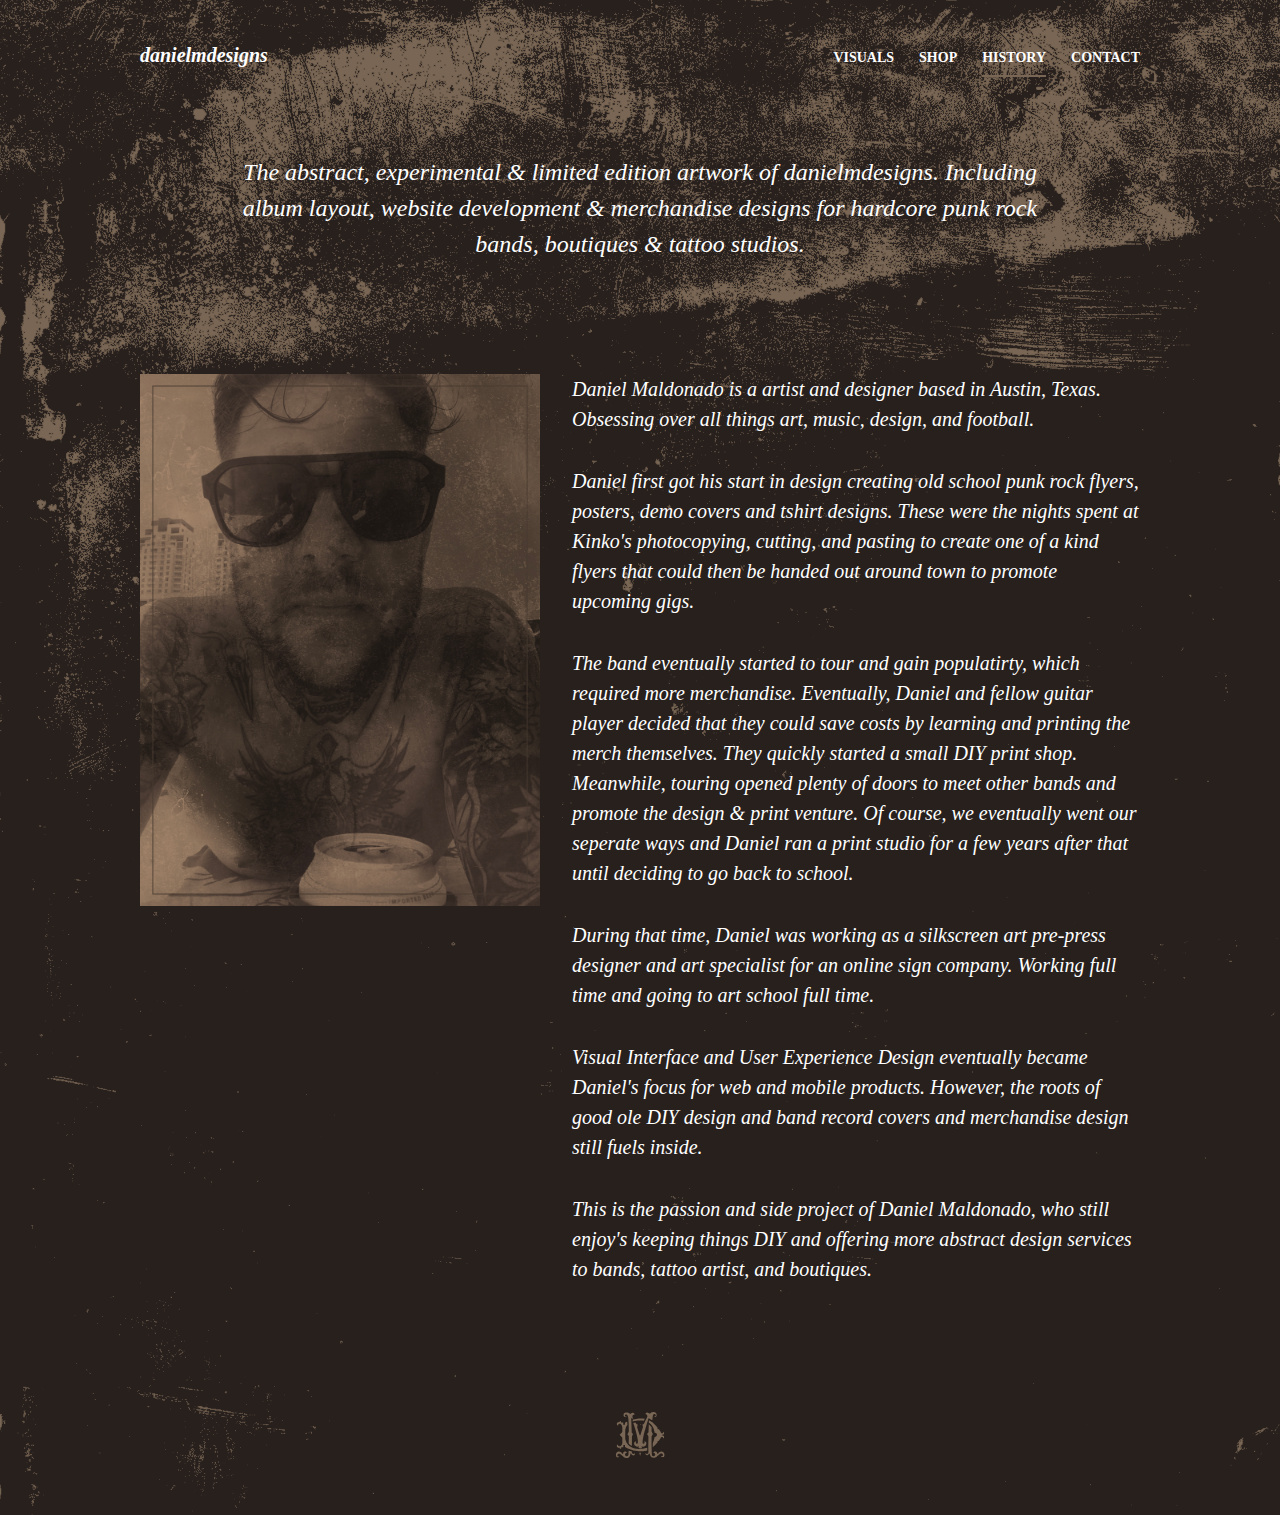
==== history.html @ 24f044e0 ":100: SO MANY UPDATES" ====
<!DOCTYPE html>
<html lang="en">
  <head>
    <meta charset="UTF-8" />
    <meta name="viewport" content="width=device-width, initial-scale=1.0" />
    <meta http-equiv="X-UA-Compatible" content="ie=edge" />
    <link rel="stylesheet" href="css/css.css" />
    <title>The abstract & experimental works of danielmdesigns</title>
    <link
      rel="icon"
      type="image/png"
      sizes="16x16"
      href="favicon/favicon-16x16.png"
    />
  </head>

  <body>
    <div class="container">
      <header class="the-header clearfix">
        <div class="brand-logo">
          <div class="brand">danielmdesigns<span class="dot">.</span></div>
        </div>
        <a href="#" class="resToggle">MENU</a>
        <nav class="the-nav">
          <ul>
            <li class="nav">
              <a class="menu-link" href="index.html">VISUALS</a>
            </li>
            <li class="nav">
              <a
                class="menu-link"
                href="https://danielmdesigns.bigcartel.com/"
                target="_blank"
                >SHOP</a
              >
            </li>
            <li class="nav">
              <a class="menu-link active" href="history.html">HISTORY</a>
            </li>
            <li class="nav">
              <a
                class="menu-link"
                href="mailto:daniel@danielmdesigns.com?Subject=Project%20Design%20Inqury"
                >CONTACT</a
              >
            </li>
          </ul>
        </nav>
      </header>
    </div>

    <h1>
      The abstract, experimental & limited edition artwork of danielmdesigns.
      Including album layout, website development & merchandise designs for
      hardcore punk rock bands, boutiques & tattoo studios.
    </h1>

    <div class="article">
      <div class="media">
        <img src="img/danielpromo.jpg" alt="" />
      </div>
      <div class="content">
        <!-- <h2>The History of Daniel Maldonado</h2> -->
        <p>
          Daniel Maldonado is a artist and designer based in Austin, Texas.
          Obsessing over all things art, music, design, and football.
        </p>
        <p>
          Daniel first got his start in design creating old school punk rock
          flyers, posters, demo covers and tshirt designs. These were the nights
          spent at Kinko's photocopying, cutting, and pasting to create one of a
          kind flyers that could then be handed out around town to promote
          upcoming gigs.
        </p>
        <p>
          The band eventually started to tour and gain populatirty, which
          required more merchandise. Eventually, Daniel and fellow guitar player
          decided that they could save costs by learning and printing the merch
          themselves. They quickly started a small DIY print shop. Meanwhile,
          touring opened plenty of doors to meet other bands and promote the
          design & print venture. Of course, we eventually went our seperate
          ways and Daniel ran a print studio for a few years after that until
          deciding to go back to school.
        </p>
        <p>
          During that time, Daniel was working as a silkscreen art pre-press
          designer and art specialist for an online sign company. Working full
          time and going to art school full time.
        </p>
        <p>
          Visual Interface and User Experience Design eventually became Daniel's
          focus for web and mobile products. However, the roots of good ole DIY
          design and band record covers and merchandise design still fuels
          inside.
        </p>
        <p>
          This is the passion and side project of Daniel Maldonado, who still
          enjoy's keeping things DIY and offering more abstract design services
          to bands, tattoo artist, and boutiques.
        </p>
      </div>
    </div>

    <footer>
      <a href="http://www.danielmdesigns.com">
        <img class="logo" src="img/dmlogo.svg" alt="Daniel Maldonado Designs" />
      </a>
    </footer>

    <script src="https://ajax.googleapis.com/ajax/libs/jquery/3.1.0/jquery.min.js"></script>
    <script>
      $(".resToggle").click(function () {
        $(".the-nav").toggleClass("active");
      });
    </script>
  </body>
</html>
---- css/css.css ----
*, *:after, *:before {
  -webkit-box-sizing: border-box;
  box-sizing: border-box; }

.clearfix:after {
  content: "";
  display: table;
  clear: both; }

.the-nav > ul {
  display: block;
  width: 100%; }
  @media screen and (max-width: 768px) {
    .the-nav > ul {
      margin-top: 1rem; } }
  .the-nav > ul li {
    margin-bottom: 1rem; }
    .the-nav > ul li:last-of-type {
      margin-bottom: 0; }

.the-header a {
  text-decoration: none; }

a.resToggle {
  display: none;
  color: #FFF;
  font-size: 14px;
  line-height: 1.5;
  font-weight: 600;
  font-style: normal;
  margin-top: 0.40rem; }

.the-nav {
  display: inline-block;
  float: right;
  margin-bottom: -6rem; }
  .the-nav li {
    display: inline-block; }
    .the-nav li a {
      display: block; }

@media screen and (max-width: 768px) {
  a.resToggle {
    display: inline-block;
    float: right; }
  .the-nav {
    display: none;
    width: 100%;
    margin-top: 2rem; }
    .the-nav.active {
      display: block; }
    .the-nav li {
      display: block;
      text-align: center; } }

.align-center {
  text-align: center; }

* {
  -webkit-box-sizing: border-box;
  box-sizing: border-box;
  margin: 0;
  padding: 0; }

body {
  background-color: #27201D;
  padding: 40px;
  -webkit-font-smoothing: antialiased;
  -moz-osx-font-smoothing: grayscale;
  font-family: Georgia, 'Times New Roman', Times, serif;
  background-image: url("../img/bg.png");
  background-repeat: no-repeat;
  background-size: 100%;
  background-attachment: fixed; }

.container {
  width: 100%;
  max-width: 1000px;
  margin: 0 auto; }

.brand {
  display: inline-block;
  float: left;
  color: #FFFFFF;
  font-size: 20px;
  line-height: 1.5;
  font-weight: 600;
  font-style: italic; }

header {
  display: inline-block;
  max-width: 1000px;
  width: 100%; }

.menu-link {
  display: inline-block;
  color: #FFFFFF;
  font-size: 14px;
  line-height: 2.5;
  font-weight: 600;
  font-style: normal;
  text-decoration: none;
  -webkit-transition: all .5s ease;
  -o-transition: all .5s ease;
  transition: all .5s ease;
  border-bottom: 2px solid transparent; }
  .menu-link:hover {
    border-bottom: 2px solid #796654; }
  @media screen and (max-width: 768px) {
    .menu-link:hover {
      border-bottom: 2px solid transparent;
      color: #796654; } }

.logo {
  max-width: 50px;
  width: 100%;
  display: block;
  margin: 1rem auto; }

.dot {
  color: #796654; }

.bullet {
  margin-left: 20px; }

h1 {
  font-size: 1.5rem;
  color: #FFFFFF;
  line-height: 1.5;
  font-weight: 400;
  margin: 5rem auto 7rem;
  text-align: center;
  font-style: italic;
  max-width: 850px; }
  @media screen and (min-width: 760px) {
    h1 {
      text-align: center; } }

h2 {
  color: #FFFFFF;
  font-size: 24px;
  line-height: 1.5;
  font-weight: 600;
  margin-bottom: 1rem;
  margin-top: -5px; }

p, ol, ul {
  color: #FFFFFF;
  font-size: 20px;
  line-height: 1.5;
  font-weight: 400;
  font-style: italic;
  margin-bottom: 2rem; }

.btn {
  font-weight: 600;
  font-size: 14px;
  text-transform: uppercase;
  color: #FFFFFF;
  border: 2px solid #796654;
  padding: 20px;
  text-align: center;
  cursor: pointer;
  display: inline-block;
  text-decoration: none;
  width: 100%;
  -webkit-transition: background 0.3s ease-in-out;
  -o-transition: background 0.3s ease-in-out;
  transition: background 0.3s ease-in-out;
  margin-bottom: 1rem; }
  .btn:last-of-type {
    margin-bottom: 6rem; }
  .btn:hover {
    background-color: #796654; }
  @media screen and (min-width: 760px) {
    .btn {
      width: 300px;
      margin: 0 1rem 6rem 0; } }

.btn-group {
  display: block;
  margin: 0 auto;
  text-align: center; }

.btn-center {
  margin: 0 auto;
  text-align: center;
  display: block; }

ul > li {
  margin-left: 1.25rem; }

@media screen and (max-width: 768px) {
  ul > li {
    margin-left: 0; } }

ol > li {
  margin-left: 2rem; }

ol {
  list-style-type: decimal-leading-zero; }

.text-center {
  text-align: center; }

.link {
  color: #FFFFFF;
  font-size: 20px;
  line-height: 1.5;
  font-weight: 400;
  font-style: italic;
  margin-bottom: 2rem;
  -webkit-transition: all .5s ease;
  -o-transition: all .5s ease;
  transition: all .5s ease;
  text-decoration: none;
  border-bottom: 2px solid #796654;
  padding-bottom: 5px; }
  .link:hover {
    padding-bottom: 5px;
    color: #796654; }

.active {
  border-bottom: 2px solid #796654; }
  @media screen and (max-width: 768px) {
    .active {
      border-bottom: 2px solid transparent;
      color: #796654; } }

.article {
  display: -webkit-box;
  display: -ms-flexbox;
  display: flex;
  -webkit-box-orient: vertical;
  -webkit-box-direction: normal;
  -ms-flex-direction: column;
  flex-direction: column;
  width: 100%;
  max-width: 1000px;
  margin: 0 auto 6rem; }

.media {
  -webkit-box-flex: 0;
  -ms-flex: 0 0 40%;
  flex: 0 0 40%; }

.content {
  -webkit-box-flex: 0;
  -ms-flex: 0 0 60%;
  flex: 0 0 60%; }

.project {
  display: -webkit-box;
  display: -ms-flexbox;
  display: flex;
  -webkit-box-orient: vertical;
  -webkit-box-direction: normal;
  -ms-flex-direction: column;
  flex-direction: column;
  width: 100%;
  max-width: 1000px;
  margin: 0 auto; }

img {
  width: 100%;
  margin-bottom: 2rem; }

@media screen and (min-width: 760px) {
  .article {
    -webkit-box-orient: horizontal;
    -webkit-box-direction: normal;
    -ms-flex-direction: row;
    flex-direction: row; }
  .content {
    padding: 0 0 0 2rem; } }
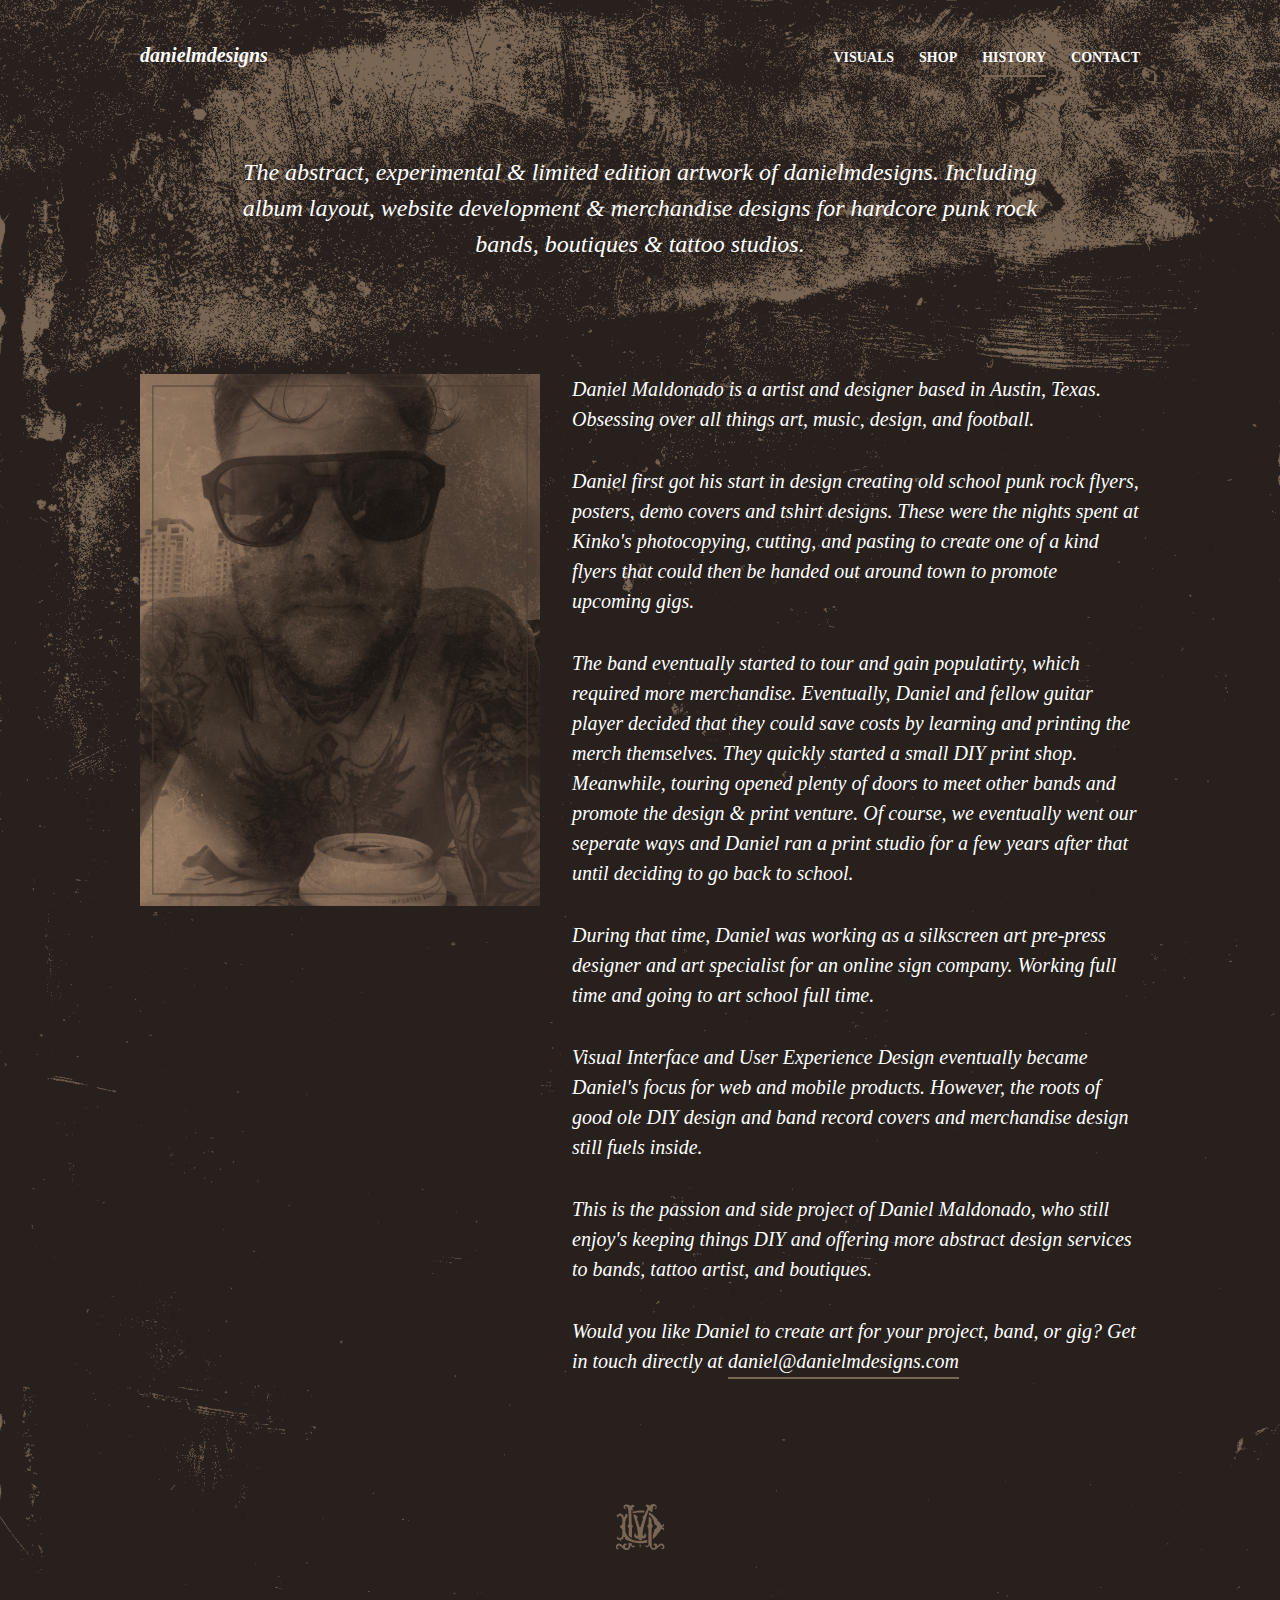
==== commit f274b290: ":heavy_plus_sign: Add Email to About page" ====
--- a/history.html
+++ b/history.html
@@ -98,6 +98,16 @@
           enjoy's keeping things DIY and offering more abstract design services
           to bands, tattoo artist, and boutiques.
         </p>
+        <p>
+          Would you like Daniel to create art for your project, band, or gig?
+          Get in touch directly at
+          <a
+            class="link active"
+            href="mailto:daniel@danielmdesigns.com"
+            target="_blank"
+            >daniel@danielmdesigns.com</a
+          >
+        </p>
       </div>
     </div>
 
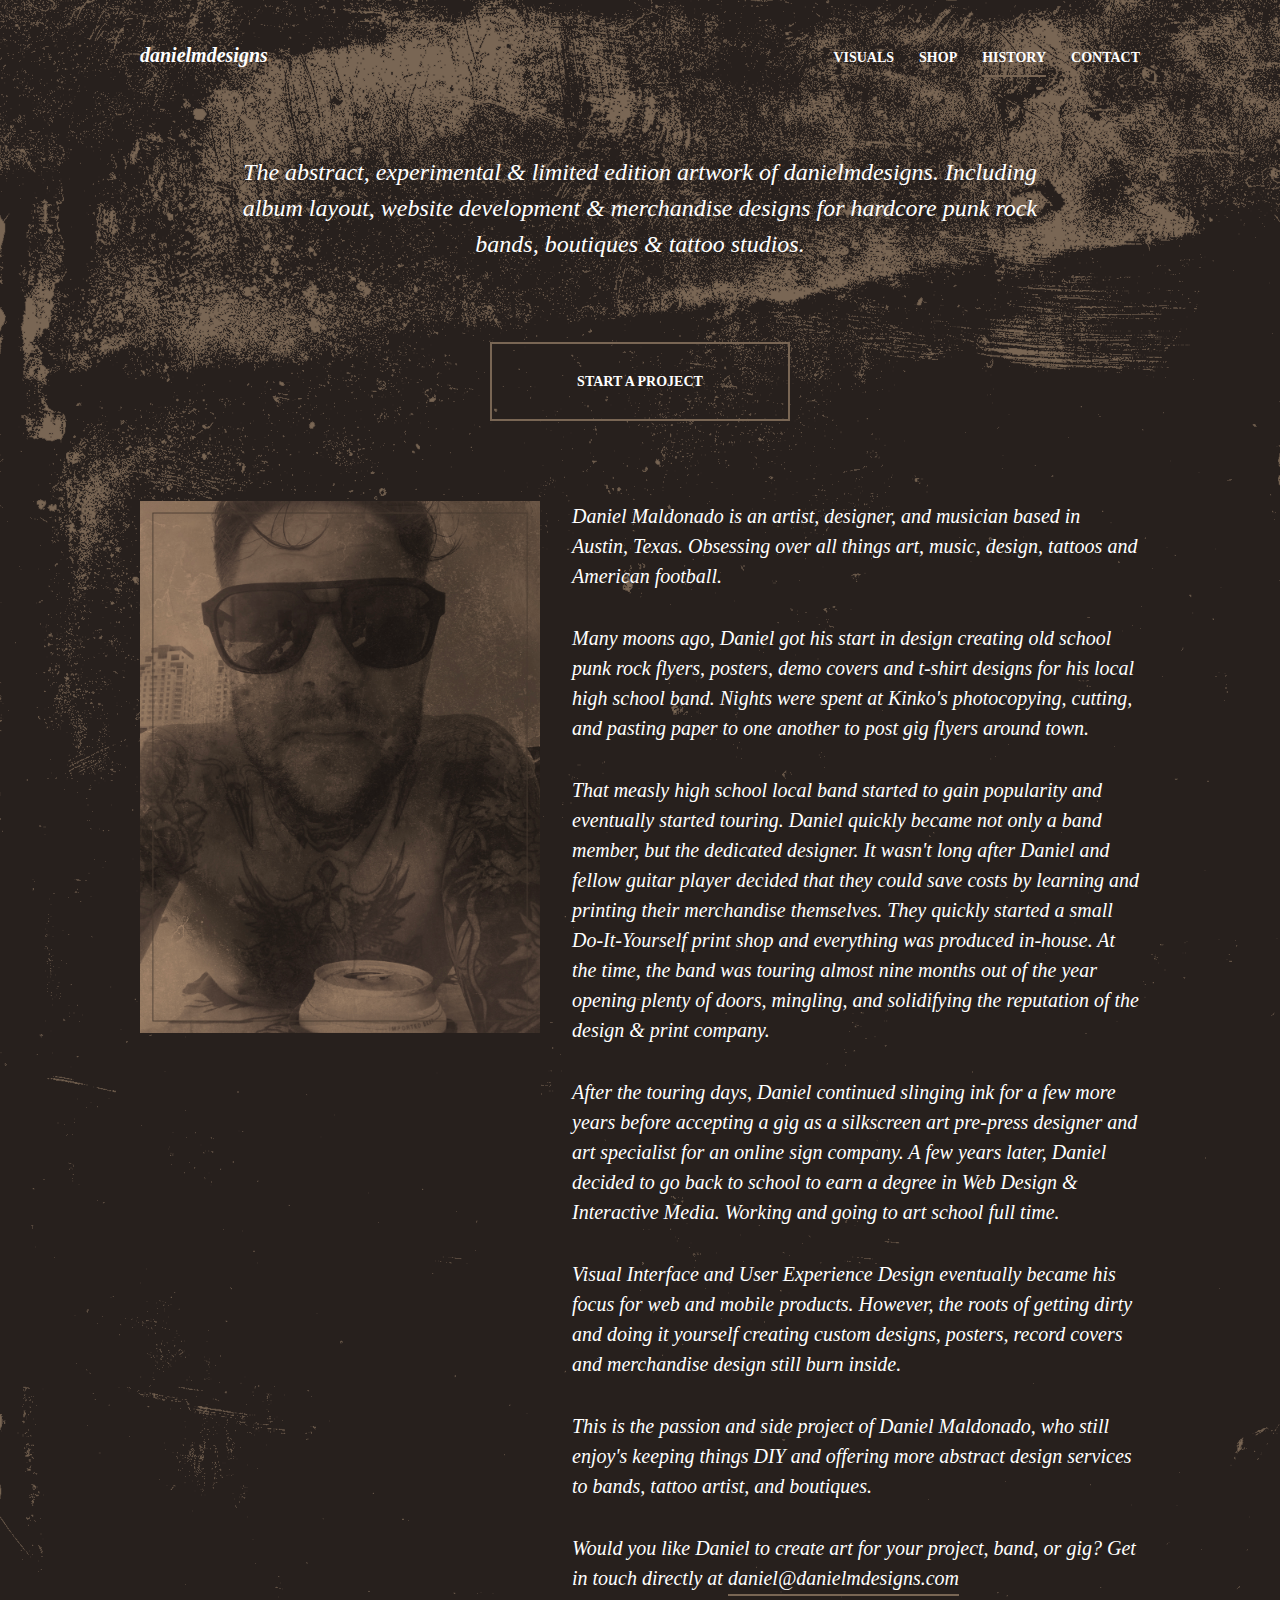
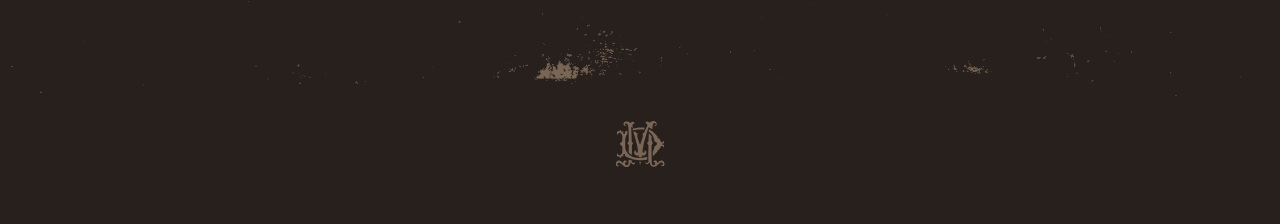
==== commit dc7878bf: ":heavy_plus_sign: Added a button" ====
--- a/history.html
+++ b/history.html
@@ -55,6 +55,10 @@
       hardcore punk rock bands, boutiques & tattoo studios.
     </h1>
 
+    <div class="btn btn-center">
+      <a href="mailto:daniel@danielmdesigns.com">Start A Project</a>
+    </div>
+
     <div class="article">
       <div class="media">
         <img src="img/danielpromo.jpg" alt="" />
@@ -62,36 +66,40 @@
       <div class="content">
         <!-- <h2>The History of Daniel Maldonado</h2> -->
         <p>
-          Daniel Maldonado is a artist and designer based in Austin, Texas.
-          Obsessing over all things art, music, design, and football.
+          Daniel Maldonado is an artist, designer, and musician based in Austin,
+          Texas. Obsessing over all things art, music, design, tattoos and
+          American football.
         </p>
         <p>
-          Daniel first got his start in design creating old school punk rock
-          flyers, posters, demo covers and tshirt designs. These were the nights
-          spent at Kinko's photocopying, cutting, and pasting to create one of a
-          kind flyers that could then be handed out around town to promote
-          upcoming gigs.
+          Many moons ago, Daniel got his start in design creating old school
+          punk rock flyers, posters, demo covers and t-shirt designs for his
+          local high school band. Nights were spent at Kinko's photocopying,
+          cutting, and pasting paper to one another to post gig flyers around
+          town.
         </p>
         <p>
-          The band eventually started to tour and gain populatirty, which
-          required more merchandise. Eventually, Daniel and fellow guitar player
-          decided that they could save costs by learning and printing the merch
-          themselves. They quickly started a small DIY print shop. Meanwhile,
-          touring opened plenty of doors to meet other bands and promote the
-          design & print venture. Of course, we eventually went our seperate
-          ways and Daniel ran a print studio for a few years after that until
-          deciding to go back to school.
+          That measly high school local band started to gain popularity and
+          eventually started touring. Daniel quickly became not only a band
+          member, but the dedicated designer. It wasn't long after Daniel and
+          fellow guitar player decided that they could save costs by learning
+          and printing their merchandise themselves. They quickly started a
+          small Do-It-Yourself print shop and everything was produced in-house.
+          At the time, the band was touring almost nine months out of the year
+          opening plenty of doors, mingling, and solidifying the reputation of
+          the design & print company.
         </p>
         <p>
-          During that time, Daniel was working as a silkscreen art pre-press
-          designer and art specialist for an online sign company. Working full
-          time and going to art school full time.
+          After the touring days, Daniel continued slinging ink for a few more
+          years before accepting a gig as a silkscreen art pre-press designer
+          and art specialist for an online sign company. A few years later,
+          Daniel decided to go back to school to earn a degree in Web Design &
+          Interactive Media. Working and going to art school full time.
         </p>
         <p>
-          Visual Interface and User Experience Design eventually became Daniel's
-          focus for web and mobile products. However, the roots of good ole DIY
-          design and band record covers and merchandise design still fuels
-          inside.
+          Visual Interface and User Experience Design eventually became his
+          focus for web and mobile products. However, the roots of getting dirty
+          and doing it yourself creating custom designs, posters, record covers
+          and merchandise design still burn inside.
         </p>
         <p>
           This is the passion and side project of Daniel Maldonado, who still
@@ -102,7 +110,7 @@
           Would you like Daniel to create art for your project, band, or gig?
           Get in touch directly at
           <a
-            class="link active"
+            class="link"
             href="mailto:daniel@danielmdesigns.com"
             target="_blank"
             >daniel@danielmdesigns.com</a
--- a/css/css.css
+++ b/css/css.css
@@ -128,7 +128,7 @@
   color: #FFFFFF;
   line-height: 1.5;
   font-weight: 400;
-  margin: 5rem auto 7rem;
+  margin: 5rem auto 0;
   text-align: center;
   font-style: italic;
   max-width: 850px; }
@@ -166,8 +166,7 @@
   width: 100%;
   -webkit-transition: background 0.3s ease-in-out;
   -o-transition: background 0.3s ease-in-out;
-  transition: background 0.3s ease-in-out;
-  margin-bottom: 1rem; }
+  transition: background 0.3s ease-in-out; }
   .btn:last-of-type {
     margin-bottom: 6rem; }
   .btn:hover {
@@ -177,13 +176,21 @@
       width: 300px;
       margin: 0 1rem 6rem 0; } }
 
+.btn a {
+  color: #FFFFFF;
+  font-size: 14px;
+  line-height: 2.5;
+  font-weight: 600;
+  font-style: normal;
+  text-decoration: none; }
+
 .btn-group {
   display: block;
   margin: 0 auto;
   text-align: center; }
 
 .btn-center {
-  margin: 0 auto;
+  margin: 5rem auto;
   text-align: center;
   display: block; }
 
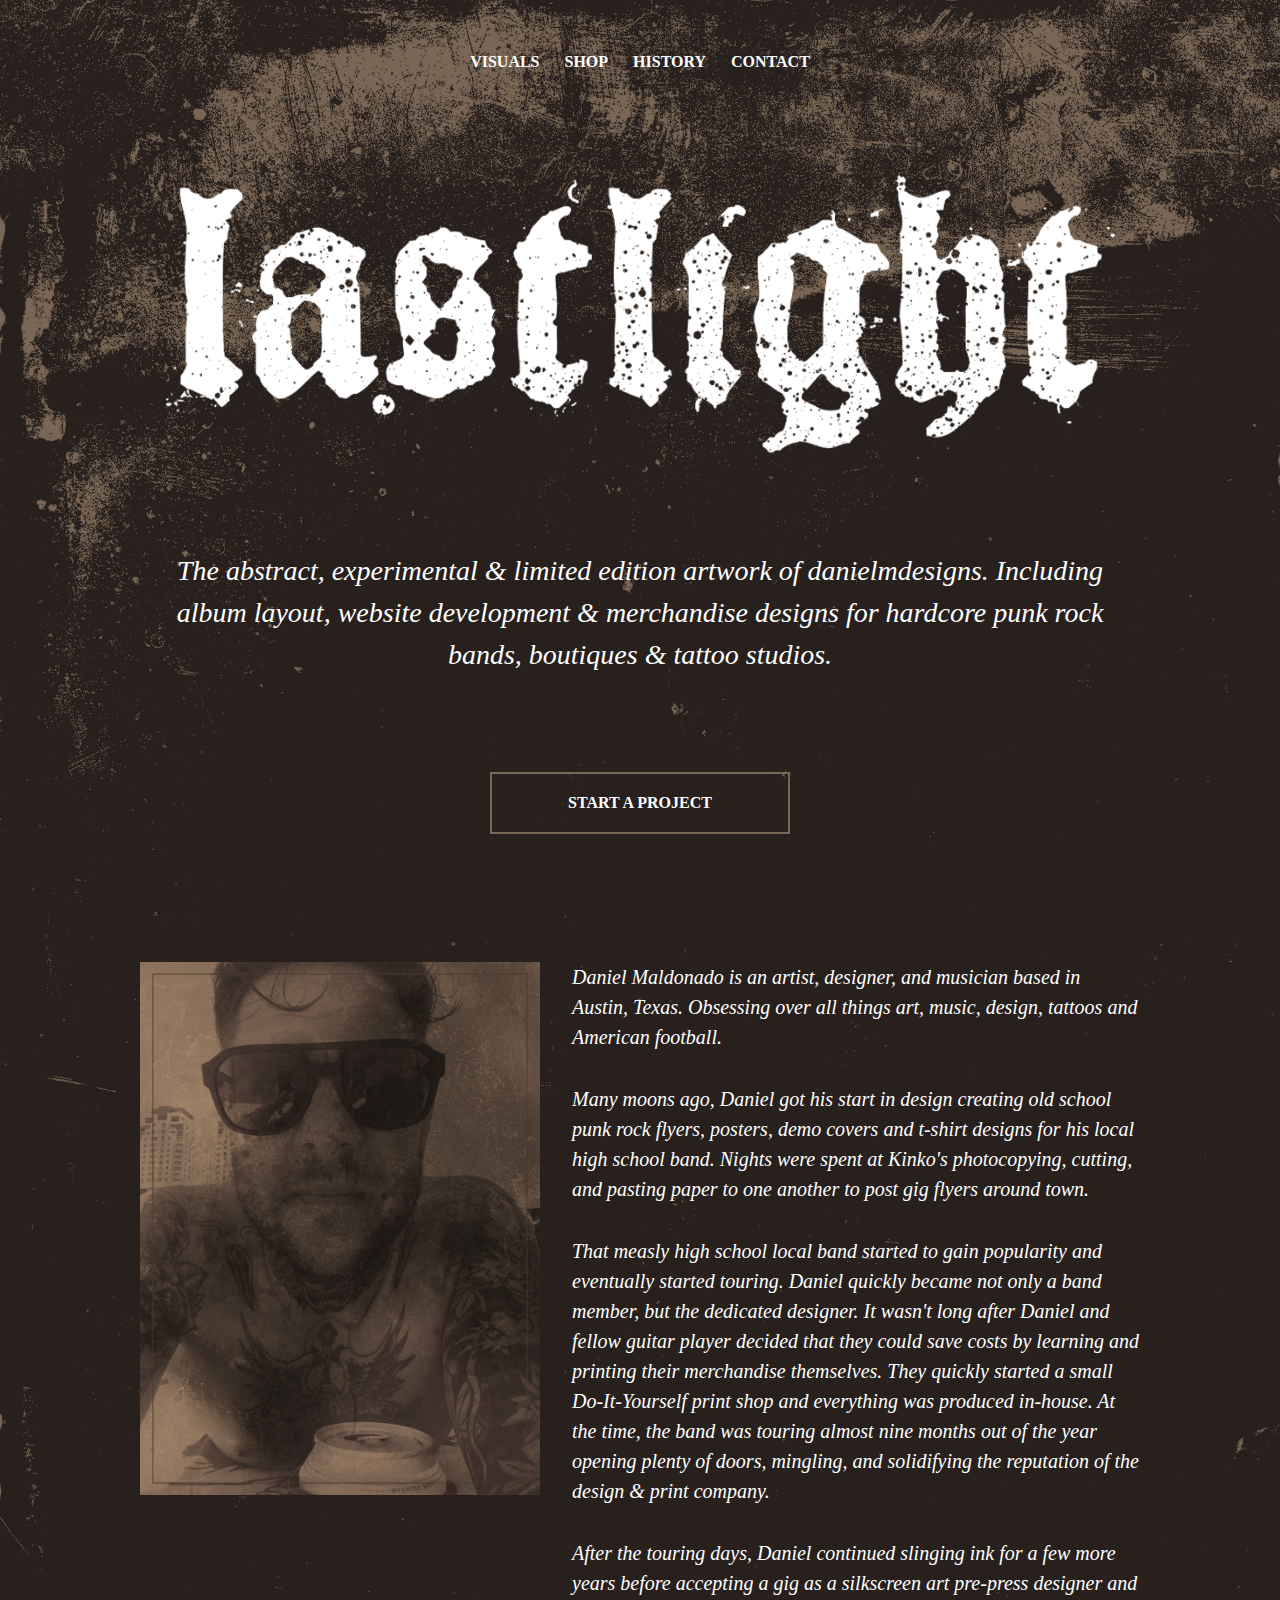
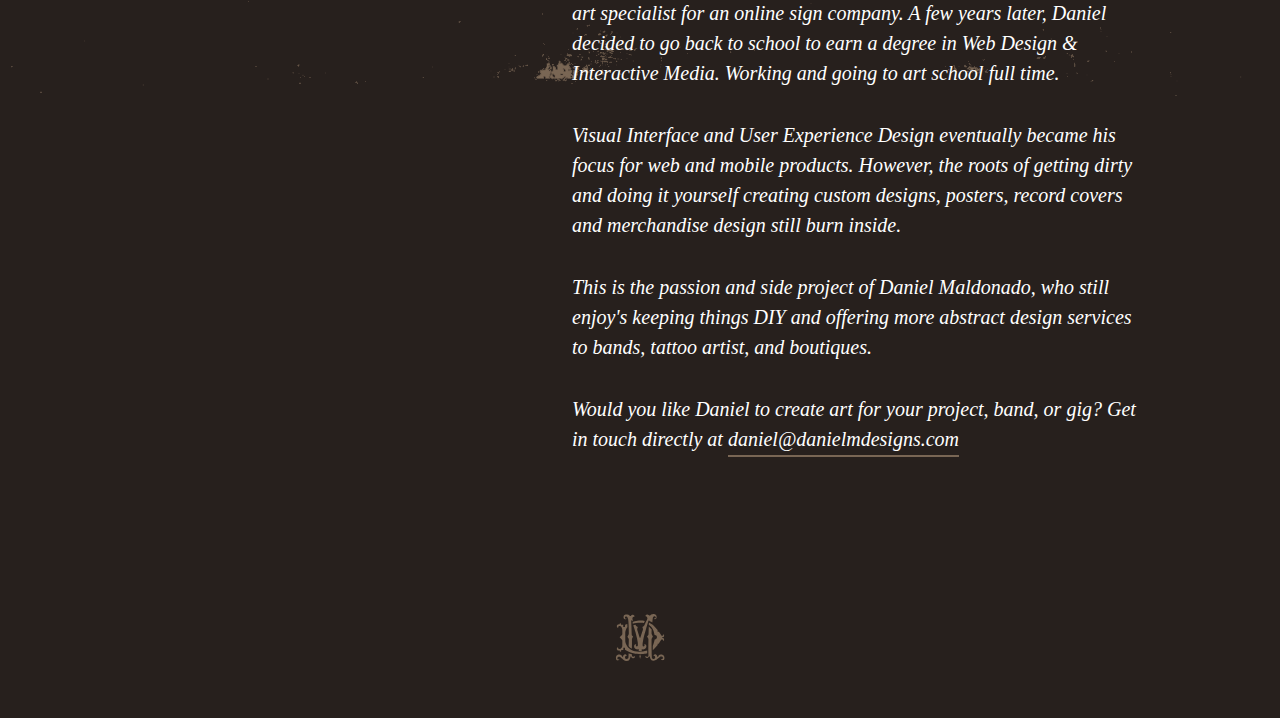
==== commit 29864927: ":japanese_castle: Added Social cards" ====
--- a/history.html
+++ b/history.html
@@ -4,49 +4,90 @@
     <meta charset="UTF-8" />
     <meta name="viewport" content="width=device-width, initial-scale=1.0" />
     <meta http-equiv="X-UA-Compatible" content="ie=edge" />
-    <link rel="stylesheet" href="css/css.css" />
+    <link rel="stylesheet" href="css/styles.css" />
     <title>The abstract & experimental works of danielmdesigns</title>
+
+    <!-- Favicons -->
+    <link
+      rel="apple-touch-icon"
+      sizes="180x180"
+      href="favicon/apple-touch-icon.png"
+    />
+    <link
+      rel="icon"
+      type="image/png"
+      sizes="32x32"
+      href="favicon/favicon-32x32.png"
+    />
     <link
       rel="icon"
       type="image/png"
       sizes="16x16"
       href="favicon/favicon-16x16.png"
     />
+    <link rel="manifest" href="favicon/site.webmanifest" />
+    <link
+      rel="mask-icon"
+      href="favicon/safari-pinned-tab.svg"
+      color="#333333"
+    />
+    <meta name="msapplication-TileColor" content="#fafafa" />
+    <meta name="theme-color" content="#fafafa" />
+
+    <!-- Facebook : Open Graph Data -->
+    <meta property="og:site_name" content="lastlight design co." />
+    <meta property="og:locale" content="en_US" />
+    <meta property="og:url" content="www.danielmdesigns.com/lastlight" />
+    <meta property="og:title" content="lastlight design co." />
+    <meta
+      property="og:description"
+      content="The abstract, experimental & limited edition artwork of danielmdesigns."
+    />
+    <meta
+      property="og:image"
+      content="http://www.danielmdesigns.com/lastlight/img/og-card.jpg"
+    />
+
+    <!--Twitter-->
+    <meta name="twitter:card" content="summary" />
+    <meta name="twitter:site" content="@danielmdesigns" />
+    <meta name="twitter:url" content="www.danielmdesigns.com/lastlight" />
+    <meta name="twitter:title" content="lastlight design co." />
+    <meta
+      name="twitter:description"
+      content="The abstract, experimental & limited edition artwork of danielmdesigns."
+    />
+    <meta
+      name="twitter:image"
+      content="http://www.danielmdesigns.com/lastlight/img/twitter-card.jpg"
+    />
   </head>
 
   <body>
     <div class="container">
-      <header class="the-header clearfix">
-        <div class="brand-logo">
-          <div class="brand">danielmdesigns<span class="dot">.</span></div>
-        </div>
-        <a href="#" class="resToggle">MENU</a>
-        <nav class="the-nav">
-          <ul>
-            <li class="nav">
-              <a class="menu-link" href="index.html">VISUALS</a>
-            </li>
-            <li class="nav">
-              <a
-                class="menu-link"
-                href="https://danielmdesigns.bigcartel.com/"
-                target="_blank"
-                >SHOP</a
-              >
-            </li>
-            <li class="nav">
-              <a class="menu-link active" href="history.html">HISTORY</a>
-            </li>
-            <li class="nav">
-              <a
-                class="menu-link"
-                href="mailto:daniel@danielmdesigns.com?Subject=Project%20Design%20Inqury"
-                >CONTACT</a
-              >
-            </li>
-          </ul>
-        </nav>
-      </header>
+      <nav>
+        <ul>
+          <li>
+            <a href="index.html">VISUALS</a>
+          </li>
+          <li>
+            <a href="https://danielmdesigns.bigcartel.com/" target="_blank"
+              >SHOP</a
+            >
+          </li>
+          <li>
+            <a href="history.html">HISTORY</a>
+          </li>
+          <li>
+            <a
+              href="mailto:daniel@danielmdesigns.com?Subject=Project%20Design%20Inqury"
+              >CONTACT</a
+            >
+          </li>
+        </ul>
+        <div class="toggle">MENU</div>
+      </nav>
+      <img class="logo" src="img/lastlight_logo.png" alt="" />
     </div>
 
     <h1>
@@ -55,9 +96,11 @@
       hardcore punk rock bands, boutiques & tattoo studios.
     </h1>
 
-    <div class="btn btn-center">
-      <a href="mailto:daniel@danielmdesigns.com">Start A Project</a>
-    </div>
+    <a
+      class="btn"
+      href="mailto:daniel@danielmdesigns.com?Subject=Project%20Design%20Inqury"
+      >Start A Project</a
+    >
 
     <div class="article">
       <div class="media">
@@ -121,7 +164,7 @@
 
     <footer>
       <a href="http://www.danielmdesigns.com">
-        <img class="logo" src="img/dmlogo.svg" alt="Daniel Maldonado Designs" />
+        <img class="dwm" src="img/dmlogo.svg" alt="Daniel Maldonado Designs" />
       </a>
     </footer>
 
--- a/css/styles.css
+++ b/css/styles.css
@@ -0,0 +1,256 @@
+*, *:after, *:before {
+  -webkit-box-sizing: border-box;
+  box-sizing: border-box; }
+
+.clearfix:after {
+  content: "";
+  display: table;
+  clear: both; }
+
+.the-nav > ul {
+  display: block;
+  width: 100%; }
+  @media screen and (max-width: 768px) {
+    .the-nav > ul {
+      margin-top: 1rem; } }
+  .the-nav > ul li {
+    margin-bottom: 1rem; }
+    .the-nav > ul li:last-of-type {
+      margin-bottom: 0; }
+
+.the-header a {
+  text-decoration: none; }
+
+a.resToggle {
+  display: none;
+  color: #FFF;
+  font-size: 14px;
+  line-height: 1.5;
+  font-weight: 600;
+  font-style: normal;
+  margin-top: 0.40rem; }
+
+.the-nav {
+  display: inline-block;
+  float: right;
+  margin-bottom: -6rem; }
+  .the-nav li {
+    display: inline-block; }
+    .the-nav li a {
+      display: block; }
+
+@media screen and (max-width: 768px) {
+  a.resToggle {
+    display: inline-block;
+    float: right; }
+  .the-nav {
+    display: none;
+    width: 100%;
+    margin-top: 2rem; }
+    .the-nav.active {
+      display: block; }
+    .the-nav li {
+      display: block;
+      text-align: center; } }
+
+.align-center {
+  text-align: center; }
+
+* {
+  -webkit-box-sizing: border-box;
+  box-sizing: border-box;
+  margin: 0;
+  padding: 0; }
+
+body {
+  background-color: #27201D;
+  padding: 40px;
+  -webkit-font-smoothing: antialiased;
+  -moz-osx-font-smoothing: grayscale;
+  font-family: Georgia, 'Times New Roman', Times, serif;
+  background-image: url("../img/bg.png");
+  background-repeat: no-repeat;
+  background-size: 100%;
+  background-attachment: fixed; }
+
+.container {
+  width: 100%;
+  max-width: 1000px;
+  margin: 0 auto; }
+
+.logo {
+  display: block;
+  width: 100%;
+  max-width: 1000px;
+  margin: 2.5rem auto; }
+
+/* MENU */
+nav > ul {
+  overflow: hidden;
+  margin: 0;
+  padding: 0;
+  -webkit-transition: max-height .4s;
+  -o-transition: max-height .4s;
+  transition: max-height .4s;
+  text-align: center;
+  color: #FFFFFF; }
+
+nav a {
+  text-decoration: none;
+  color: inherit; }
+
+nav > ul li {
+  display: inline-block;
+  padding: 10px;
+  -webkit-transition: all .5s ease;
+  -o-transition: all .5s ease;
+  transition: all .5s ease;
+  color: #FFFFFF;
+  font-size: 1rem;
+  font-weight: 600;
+  font-style: normal; }
+  nav > ul li:hover {
+    cursor: pointer;
+    color: #917B65; }
+
+nav > ul > li {
+  margin-left: 0; }
+
+.toggle {
+  display: none;
+  -webkit-box-sizing: 100%;
+  box-sizing: 100%;
+  width: 100%;
+  padding: 15px 0;
+  cursor: pointer;
+  text-align: left; }
+
+h1 {
+  font-size: 1.75rem;
+  color: #FFFFFF;
+  line-height: 1.5;
+  font-weight: 400;
+  text-align: center;
+  font-style: italic;
+  max-width: 1000px;
+  margin: 0 auto; }
+  @media screen and (min-width: 760px) {
+    h1 {
+      text-align: center; } }
+
+h2 {
+  color: #FFFFFF;
+  font-size: 24px;
+  line-height: 1.5;
+  font-weight: 600;
+  margin-bottom: 1rem; }
+
+.btn {
+  font-weight: 600;
+  font-size: 1rem;
+  text-transform: uppercase;
+  color: #FFFFFF;
+  border: 2px solid #796654;
+  padding: 20px;
+  text-align: center;
+  cursor: pointer;
+  display: block;
+  text-decoration: none;
+  width: 100%;
+  -webkit-transition: background 0.3s ease-in-out;
+  -o-transition: background 0.3s ease-in-out;
+  transition: background 0.3s ease-in-out;
+  margin: 4rem auto; }
+  .btn:hover {
+    background-color: #796654; }
+  @media screen and (min-width: 760px) {
+    .btn {
+      width: 300px;
+      margin: 6rem auto 8rem; } }
+
+.article {
+  display: -webkit-box;
+  display: -ms-flexbox;
+  display: flex;
+  -webkit-box-orient: vertical;
+  -webkit-box-direction: normal;
+  -ms-flex-direction: column;
+  flex-direction: column;
+  width: 100%;
+  max-width: 1000px;
+  margin: 0 auto 8rem; }
+  @media screen and (min-width: 760px) {
+    .article {
+      -webkit-box-orient: horizontal;
+      -webkit-box-direction: normal;
+      -ms-flex-direction: row;
+      flex-direction: row; } }
+
+.media {
+  -webkit-box-flex: 0;
+  -ms-flex: 0 0 40%;
+  flex: 0 0 40%; }
+
+.content {
+  -webkit-box-flex: 0;
+  -ms-flex: 0 0 60%;
+  flex: 0 0 60%; }
+  @media screen and (min-width: 760px) {
+    .content {
+      padding: 0 0 0 2rem; } }
+
+.project {
+  display: -webkit-box;
+  display: -ms-flexbox;
+  display: flex;
+  -webkit-box-orient: vertical;
+  -webkit-box-direction: normal;
+  -ms-flex-direction: column;
+  flex-direction: column;
+  width: 100%;
+  max-width: 1000px;
+  margin: 0 auto; }
+
+img {
+  width: 100%;
+  margin-bottom: 2rem; }
+
+p, ol, ul {
+  color: #FFFFFF;
+  font-size: 20px;
+  line-height: 1.5;
+  font-weight: 400;
+  font-style: italic;
+  margin-bottom: 2rem; }
+
+.link {
+  color: #FFFFFF;
+  font-size: 20px;
+  line-height: 1.5;
+  font-weight: 400;
+  font-style: italic;
+  margin-bottom: 2rem;
+  -webkit-transition: all .5s ease;
+  -o-transition: all .5s ease;
+  transition: all .5s ease;
+  text-decoration: none;
+  border-bottom: 2px solid #796654;
+  padding-bottom: 5px; }
+  .link:hover {
+    padding-bottom: 5px;
+    color: #917B65; }
+
+ul > li {
+  margin-left: 1.25rem; }
+
+ol > li {
+  margin-left: 2rem; }
+
+ol {
+  list-style-type: decimal-leading-zero; }
+
+.dwm {
+  max-width: 50px;
+  width: 100%;
+  display: block;
+  margin: 1rem auto; }
